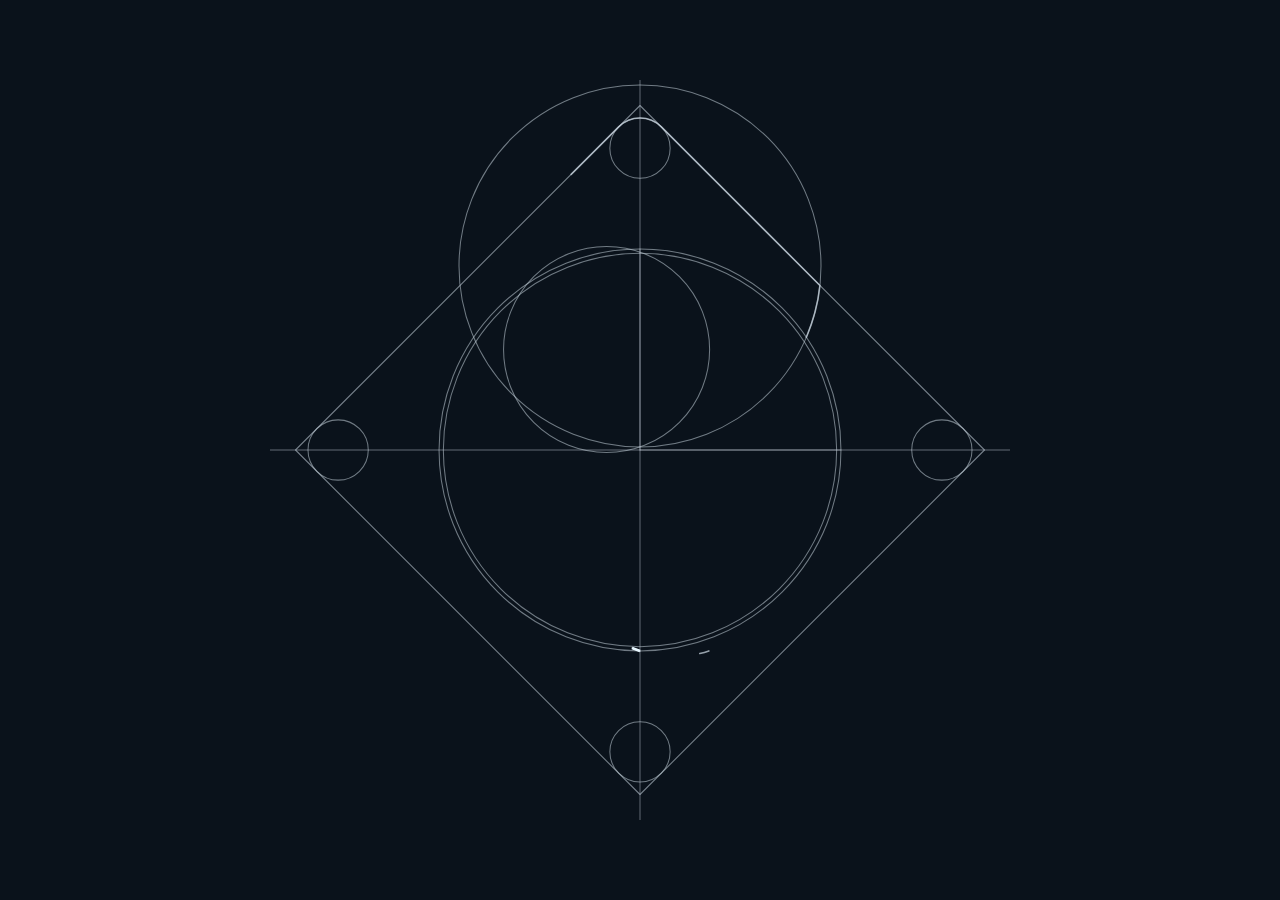
==== assets/r-logo-hero-embed.html @ d9d39af0 "Fix tablet preview sizing and allow explicit animation playback" ====
<!doctype html>
<html lang="ja"><head><meta charset="utf-8"><meta name="viewport" content="width=device-width,initial-scale=1"/>
<title>R / Three-Pivot Scraper · Work / exact-arc binary fill</title>
<style>
:root{font-family:system-ui,-apple-system,"Yu Gothic",Meiryo,sans-serif;color-scheme:dark}
*{box-sizing:border-box}body{margin:0;min-height:100vh;background:#12171b;color:#f3f6f8;display:grid;place-items:center;padding:16px}
main{width:min(100%,810px)}.head{display:flex;gap:10px;align-items:baseline;justify-content:space-between;flex-wrap:wrap;margin-bottom:10px}
h1{font-size:16px;font-weight:600;letter-spacing:.035em;margin:0}.kicker{font:11px ui-monospace,Consolas,monospace;color:#a6b5c2}
.stage{border:1px solid #34444e;border-radius:8px;overflow:hidden;background:#0a121b;line-height:0}
.stage svg{display:block;width:100%;height:auto}
.controls{display:flex;gap:10px;align-items:center;margin:13px 0 8px;flex-wrap:wrap}
button,select{background:#25323a;color:#f3f6f8;border:1px solid #65747e;border-radius:5px;padding:8px 11px;font-size:13px;cursor:pointer}
button:hover{background:#364751}input[type=range]{flex:1;min-width:100px;accent-color:#c9d4dc}
.clock{min-width:92px;font:12px ui-monospace,monospace;text-align:right;color:#c4d3db;font-variant-numeric:tabular-nums}
.subcontrols{display:flex;gap:15px;align-items:center;flex-wrap:wrap;font-size:12px;color:#bdcbd4}
label{cursor:pointer}label input{vertical-align:middle;accent-color:#b6cbd7}
.description{font-size:12px;color:#9fb0bb;line-height:1.6;margin:11px 0 0}
@media(max-width:500px){body{padding:8px}.kicker{font-size:10px}.clock{min-width:78px}}

/* Hero-only presentation. The supplied SVG geometry and JS animation are untouched. */
html,body{width:100%;height:100%;min-height:0;margin:0;padding:0;display:block;overflow:hidden;background:#0a121b}
main{width:100%;height:100%;max-width:none;margin:0;padding:0;display:block}
.head,.controls,.subcontrols,.description{display:none!important}
.stage{border:0;border-radius:0;width:100%;height:100%;overflow:hidden;background:#0a121b}
.stage svg{width:100%;height:100%;object-fit:contain;display:block}
/* The moving highlight follows the existing engraving path. */
#guide-paths [data-segment]{stroke:#c6d2dc!important}
#draft-grid{display:none}
#laser-tip{pointer-events:none}
/* The host dark theme presents the black mark as a drawing. */
:root[data-logo-theme="dark"]{
  background:#fff;
}
:root[data-logo-theme="dark"] body,:root[data-logo-theme="dark"] .stage{background:#fff}
:root[data-logo-theme="dark"] #guide-svg > rect:first-child{fill:#fff}
:root[data-logo-theme="dark"] #scraper-fill,:root[data-logo-theme="dark"] #clean-final-logo > path{fill:#000}
:root[data-logo-theme="dark"] #guide-paths [data-segment]{stroke:#426778!important}
:root[data-logo-theme="dark"] #draft-grid{display:inline}
:root[data-logo-theme="dark"] #laser-tip{display:none}
</style></head><body><main>
<div class="head"><h1>R / CONSTRUCTION &amp; THREE-PIVOT SCRAPER · WORK</h1><div class="kicker">2.30s GUIDE · NO GAPS · SOLID WHITE</div></div>
<div class="stage"><svg xmlns="http://www.w3.org/2000/svg" viewBox="0 0 1254 1254" width="1254" height="1254" id="guide-svg" role="img" aria-label="Rロゴの設計線を描画するアニメーション">
<rect width="1254" height="1254" fill="#0a121b"/>
<defs>
  <pattern id="draft-grid-pattern" width="48" height="48" patternUnits="userSpaceOnUse">
    <path d="M48 0H0V48" fill="none" stroke="#9fb8c3" stroke-width="0.8"/>
  </pattern>
  <!-- exact white source path, three independent center-to-perimeter sweep windows -->
  <clipPath id="wipe-red" clipPathUnits="userSpaceOnUse"><path id="clip-red" d="M627 627Z"/></clipPath>
  <clipPath id="wipe-blue" clipPathUnits="userSpaceOnUse"><path id="clip-blue" d="M627 757Z"/></clipPath>
  <clipPath id="wipe-green" clipPathUnits="userSpaceOnUse"><path id="clip-green" d="M627 495Z"/></clipPath>
  <clipPath id="wipe-foot-sweep" clipPathUnits="userSpaceOnUse"><path id="clip-foot" d="M627 627Z"/></clipPath>
  <clipPath id="wipe-tip" clipPathUnits="userSpaceOnUse"><path id="clip-tip" d="M627 627Z"/></clipPath>
  <!-- Exact-arc timing partition. The final source path remains unchanged.
       Blue completes the material left of x=627; green starts along the two-star axis.
       Red is their complement, including the narrow top ribbon and bottom rim. -->
  <mask id="area-red" maskUnits="userSpaceOnUse" x="0" y="0" width="1254" height="1254">
    <rect width="1254" height="1254" fill="white"/>
    <path d="M627 622.8 A149.93545543584725 149.93545543584725 0 0 0 627 907 A280 280 0 0 1 457.67486846618317 850 A203.14379616335947 203.14379616335947 0 0 1 431.1624428343677 800 A202.10000000000002 142.10000000000002 0 0 1 572.8278578948604 628 Z" fill="black"/><path d="M632.0739322814651 353.0469835089975 A143.56 143.56 0 0 1 652.5078 611.16 C623.5309147688395 627.9794296877324 614.0108614381197 619.9435056479788 572.8278578948604 628 L627 622.8 A252.2 252.2 0 0 0 855.9208988050817 476.4303364106464 A274 274 0 0 0 632.0739322814651 353.0469835089975 Z" fill="black"/>
  </mask>
  <clipPath id="handoff-left"><rect x="0" y="0" width="627" height="1254"/></clipPath>
  <clipPath id="handoff-right"><rect x="627" y="0" width="627" height="1254"/></clipPath>
  <mask id="area-blue" maskUnits="userSpaceOnUse" x="0" y="0" width="1254" height="1254">
    <rect width="1254" height="1254" fill="black"/>
    <path d="M627 622.8 A149.93545543584725 149.93545543584725 0 0 0 627 907 A280 280 0 0 1 457.67486846618317 850 A203.14379616335947 203.14379616335947 0 0 1 431.1624428343677 800 A202.10000000000002 142.10000000000002 0 0 1 572.8278578948604 628 Z" fill="white"/>
    <path d="M632.0739322814651 353.0469835089975 A143.56 143.56 0 0 1 652.5078 611.16 C623.5309147688395 627.9794296877324 614.0108614381197 619.9435056479788 572.8278578948604 628 L627 622.8 A252.2 252.2 0 0 0 855.9208988050817 476.4303364106464 A274 274 0 0 0 632.0739322814651 353.0469835089975 Z" fill="white" clip-path="url(#handoff-left)"/>
  </mask>
  <mask id="area-green" maskUnits="userSpaceOnUse" x="0" y="0" width="1254" height="1254">
    <rect width="1254" height="1254" fill="black"/>
    <path d="M632.0739322814651 353.0469835089975 A143.56 143.56 0 0 1 652.5078 611.16 C623.5309147688395 627.9794296877324 614.0108614381197 619.9435056479788 572.8278578948604 628 L627 622.8 A252.2 252.2 0 0 0 855.9208988050817 476.4303364106464 A274 274 0 0 0 632.0739322814651 353.0469835089975 Z" fill="white" clip-path="url(#handoff-right)"/>
  </mask>
<filter id="binary-threshold" x="0" y="0" width="100%" height="100%" color-interpolation-filters="sRGB">
 <feMorphology operator="dilate" radius="1"/>
 <feComponentTransfer><feFuncR type="discrete" tableValues="0 1"/><feFuncG type="discrete" tableValues="0 1"/><feFuncB type="discrete" tableValues="0 1"/></feComponentTransfer>
</filter>
<mask id="body-reveal" maskUnits="userSpaceOnUse" x="0" y="0" width="1254" height="1254" style="mask-type:luminance">
 <g filter="url(#binary-threshold)" fill="white"><rect width="1254" height="1254" fill="black"/>
  <g mask="url(#area-red)"><path id="filled-red" visibility="hidden" clip-path="url(#wipe-red)" d="M0 0H1254V1254H0Z"/></g>
  <g mask="url(#area-blue)"><path id="filled-blue" visibility="hidden" clip-path="url(#wipe-blue)" d="M0 0H1254V1254H0Z"/></g>
  <g mask="url(#area-green)"><path id="filled-green" visibility="hidden" clip-path="url(#wipe-green)" d="M0 0H1254V1254H0Z"/></g>
 </g>
</mask>
</defs>
<g id="guide-paths" fill="none" pointer-events="none">
<rect id="draft-grid" x="96" y="96" width="1062" height="1062" fill="url(#draft-grid-pattern)" opacity=".36"/>
<path d="M627 147 L1107 627 L627 1107 L147 627 Z" style="fill:none;stroke:#ffffff;stroke-width:1.5;opacity:0.57;stroke-linejoin:round;stroke-linecap:round" data-segment="0"/>
<path d="M627 112V1142 M112 627H1142" style="fill:none;stroke:#ffffff;stroke-width:1.35;opacity:0.48;stroke-linejoin:round;stroke-linecap:round" data-segment="1"/>
<path d="M627 627L627 347 M627 627L907 627" style="fill:none;stroke:#ffffff;stroke-width:1.35;opacity:0.48;stroke-linejoin:round;stroke-linecap:round" data-segment="2"/>
<ellipse cx="626.9999995011243" cy="627.0" rx="280.0" ry="280.0" style="fill:none;stroke:#ffffff;stroke-width:1.45;opacity:0.54;stroke-linejoin:round;stroke-linecap:round" data-segment="3"/>
<ellipse cx="627.0000032830939" cy="627.0" rx="274.0" ry="274.0" style="fill:none;stroke:#ffffff;stroke-width:1.45;opacity:0.54;stroke-linejoin:round;stroke-linecap:round" data-segment="4"/>
<ellipse cx="626.9999956633866" cy="370.6" rx="252.2" ry="252.2" style="fill:none;stroke:#ffffff;stroke-width:1.45;opacity:0.54;stroke-linejoin:round;stroke-linecap:round" data-segment="5"/>
<ellipse cx="580.4399991138981" cy="486.99999969619364" rx="143.56" ry="143.56" style="fill:none;stroke:#ffffff;stroke-width:1.45;opacity:0.54;stroke-linejoin:round;stroke-linecap:round" data-segment="6"/>
<circle cx="627.0000" cy="206.3970" r="42" style="fill:none;stroke:#ffffff;stroke-width:1.45;opacity:0.54;stroke-linejoin:round;stroke-linecap:round" data-segment="7"/>
<circle cx="206.3970" cy="627.0000" r="42" style="fill:none;stroke:#ffffff;stroke-width:1.45;opacity:0.54;stroke-linejoin:round;stroke-linecap:round" data-segment="8"/>
<circle cx="627.0000" cy="1047.6030" r="42" style="fill:none;stroke:#ffffff;stroke-width:1.45;opacity:0.54;stroke-linejoin:round;stroke-linecap:round" data-segment="9"/>
<circle cx="1047.6030" cy="627.0000" r="42" style="fill:none;stroke:#ffffff;stroke-width:1.45;opacity:0.54;stroke-linejoin:round;stroke-linecap:round" data-segment="10"/>
<path d="M 722.902930377269,906.9216837300232 A 149.93545543584725,149.93545543584725 0 0,1 627.0,907.0" style="fill:none;stroke:#ffffff;stroke-width:2.25;opacity:0.74;stroke-linejoin:round;stroke-linecap:round" data-segment="11"/>
<path d="M 627.0,907.0 A 149.93545543584725,149.93545543584725 0.0 0,1 627.0,622.8" style="fill:none;stroke:#ffffff;stroke-width:2.25;opacity:0.74;stroke-linejoin:round;stroke-linecap:round" data-segment="12"/>
<path d="M 627.0,622.8 A 252.2,252.2 0 0,0 855.9208988050817,476.4303364106464" style="fill:none;stroke:#ffffff;stroke-width:2.25;opacity:0.74;stroke-linejoin:round;stroke-linecap:round" data-segment="13"/>
<path d="M 855.9208988050817,476.4303364106464 A 274.0,274.0 0 0,0 632.0739322814651,353.0469835089975" style="fill:none;stroke:#ffffff;stroke-width:2.25;opacity:0.74;stroke-linejoin:round;stroke-linecap:round" data-segment="14"/>
<path d="M 632.0739322814651,353.0469835089975 A 143.56,143.56 0 0,1 652.5078,611.16 C 623.5309147688395,627.9794296877324 614.0108614381197,619.9435056479788 572.8278578948604,628.0" style="fill:none;stroke:#ffffff;stroke-width:2.25;opacity:0.74;stroke-linejoin:round;stroke-linecap:round" data-segment="15"/>
<path d="M 572.8278578948604,628.0 A 202.10000000000002,142.10000000000002 0 0,0 431.1624428343677,800.0" style="fill:none;stroke:#ffffff;stroke-width:2.25;opacity:0.74;stroke-linejoin:round;stroke-linecap:round" data-segment="16"/>
<path d="M 431.1624428343677,800.0 A 203.14379616335947,203.14379616335947 0 0,0 457.67486846618317,850.0" style="fill:none;stroke:#ffffff;stroke-width:2.25;opacity:0.74;stroke-linejoin:round;stroke-linecap:round" data-segment="17"/>
<path d="M 457.67486846618317,850.0 A 280.0,280.0 0 0,1 627.0,347.0" style="fill:none;stroke:#ffffff;stroke-width:2.25;opacity:0.74;stroke-linejoin:round;stroke-linecap:round" data-segment="18"/>
<path d="M 627,347 A 280,280 0 0,1 858.8075879650387,469.94827704248837" style="fill:none;stroke:#ffffff;stroke-width:2.25;opacity:0.74;stroke-linejoin:round;stroke-linecap:round" data-segment="19"/>
<path d="M 626.5258272576347,780.5508014155092 A 64.0,64.0 0 0,1 614.4477138429185,728.2912513300691 C 616.1611539819643,720.0610768413272 628.1909007585219,670.4051661174622 730.93679,664.73753 A 324.6917715870368,324.6917715870368 0 0,1 825.0,673.3078961196654 C 835.6023038008613,675.8668596952393 888.9811611738791,689.3156725895058 920.0,689.3551329594382 A 107.8593553584303,107.8593553584303 0 0,0 950.0,685.1387828697292 C 974.2759746056636,678.1441102997983 984.3114172418129,666.0153619176886 985.4314733231299,656.6815612400471" style="fill:none;stroke:#ffffff;stroke-width:2.25;opacity:0.74;stroke-linejoin:round;stroke-linecap:round" data-segment="20"/>
<path d="M 626.5258272576347,780.5508014155092 A 0.6,0.6 0 0,0 627.5826195669595,780.0397918020061 A 51.0,51.0 0 0,1 644.3639642626957,728.7509878514275 C 657.2022050904571,718.0012696667102 673.9360973010882,714.7451001519297 700.0,714.7451001519297 A 312.94148883285516,312.94148883285516 0 0,1 745.0,717.9974296121586 C 776.6295883041212,722.5934299260505 825.2849473210729,734.6113587294444 830.0,735.7710078550373 A 709.5027564752111,709.5027564752111 0 0,0 895.0,748.5724134095996 C 896.2615651228084,748.7601811018825 912.515145372656,751.1758396213418 930.0,752.8956053990611 C 942.5586446797965,754.1308417104385 955.1172893595931,754.9445927947128 967.6759340393896,753.4519424129464 A 18.0,18.0 0 0,0 983.4702470825283,737.2861860803645 A 570.4520265052622,570.4520265052622 0 0,0 985.4314733231299,656.6815612400471" style="fill:none;stroke:#ffffff;stroke-width:2.25;opacity:0.74;stroke-linejoin:round;stroke-linecap:round" data-segment="21"/>
<path d="M951.975 471.975 A576.4520265052622 576.4520265052622 0 0 1 988.9223461045462 743.0674539088453" style="fill:none;stroke:#ffffff;stroke-width:2.25;opacity:0.74;stroke-linejoin:round;stroke-linecap:round" data-segment="22"/>
<path d="M 722.902930377269,906.9216837300232 L 880.375,853.625" fill="none" stroke="#ffffff" stroke-width="2.25" stroke-linecap="round" stroke-linejoin="round" opacity=".74" data-segment="23" style=""/>
<path d="M 858.8075879650387,469.94827704248837 A 252.2,252.2 0 0,0 877.7358805804153,397.73588058041526 L 770.0,290.0 L 656.69848,176.69848 A 42.0,42.0 0.0 0,0 597.30152,176.69848 L 176.69848,597.30152 A 42.0,42.0 0.0 0,0 176.69848,656.69848 L 597.30152,1077.30152 A 42.0,42.0 0.0 0,0 656.69848,1077.30152 L 880.375,853.625" fill="none" stroke="#ffffff" stroke-width="2.25" stroke-linecap="round" stroke-linejoin="round" opacity="0.74" data-segment="24"/>
<path d="M 990.283697185027,743.716302814973 L 1077.30152,656.69848 A 42.0,42.0 0.0 0,0 1077.30152,597.30152 L 951.975,471.975" fill="none" stroke="#ffffff" stroke-width="2.25" stroke-linecap="round" stroke-linejoin="round" opacity="0.74" data-segment="25"/>
</g>
<polyline id="laser-tip" visibility="hidden" aria-hidden="true" fill="none" stroke="#e8f7ff" stroke-width="3.6" stroke-linejoin="round"/>
<g id="scraper-fill" fill="#ffffff" aria-label="3つの独立支点で回転する二値塗り">
  <!-- Body is the EXACT original P1 path, never an approximation. 3 masks partition only the paint timing. -->
  <path id="filled-body" mask="url(#body-reveal)" d="M 858.8075879650387,469.94827704248837 A 252.2,252.2 0 0,0 877.7358805804153,397.73588058041526 L 770.0,290.0 L 656.69848,176.69848 A 42.0,42.0 0.0 0,0 597.30152,176.69848 L 176.69848,597.30152 A 42.0,42.0 0.0 0,0 176.69848,656.69848 L 597.30152,1077.30152 A 42.0,42.0 0.0 0,0 656.69848,1077.30152 L 880.375,853.625 L 722.902930377269,906.9216837300232 A 149.93545543584725,149.93545543584725 0 0,1 627.0,907.0 A 149.93545543584725,149.93545543584725 0.0 0,1 627.0,622.8 A 252.2,252.2 0 0,0 855.9208988050817,476.4303364106464 A 274.0,274.0 0 0,0 632.0739322814651,353.0469835089975 A 143.56,143.56 0 0,1 652.5078,611.16 C 623.5309147688395,627.9794296877324 614.0108614381197,619.9435056479788 572.8278578948604,628.0 A 202.10000000000002,142.10000000000002 0 0,0 431.1624428343677,800.0 A 203.14379616335947,203.14379616335947 0 0,0 457.67486846618317,850.0 A 280.0,280.0 0 0,1 627.0,347.0 A 280.0,280.0 0 0,1 858.8075879650387,469.94827704248837 Z"/>
  <!-- Foot and tip: source path AND timing exactly preserved from prior approved prototype. -->
  <path id="filled-foot" visibility="hidden" clip-path="url(#wipe-foot-sweep)" d="M 730.93679,664.73753 C 628.1909007585219,670.4051661174622 616.1611539819643,720.0610768413272 614.4477138429185,728.2912513300691 A 64.0,64.0 0 0,0 626.5258272576347,780.5508014155092 A 0.6,0.6 0 0,0 627.5826195669595,780.0397918020061 A 51.0,51.0 0 0,1 644.3639642626957,728.7509878514275 C 657.2022050904571,718.0012696667102 673.9360973010882,714.7451001519297 700.0,714.7451001519297 A 312.94148883285516,312.94148883285516 0 0,1 745.0,717.9974296121586 C 776.6295883041212,722.5934299260505 825.2849473210729,734.6113587294444 830.0,735.7710078550373 A 709.5027564752111,709.5027564752111 0 0,0 895.0,748.5724134095996 C 896.2615651228084,748.7601811018825 912.515145372656,751.1758396213418 930.0,752.8956053990611 C 942.5586446797965,754.1308417104385 955.1172893595931,754.9445927947128 967.6759340393896,753.4519424129464 A 18.0,18.0 0 0,0 983.4702470825283,737.2861860803645 A 570.4520265052622,570.4520265052622 0 0,0 985.4314733231299,656.6815612400471 C 984.3114172418129,666.0153619176886 974.2759746056636,678.1441102997983 950.0,685.1387828697292 A 107.8593553584303,107.8593553584303 0 0,1 920.0,689.3551329594382 C 888.9811611738791,689.3156725895058 835.6023038008613,675.8668596952393 825.0,673.3078961196654 A 324.6917715870368,324.6917715870368 0 0,0 730.93679,664.73753 Z"/>
  <path id="filled-tip" visibility="hidden" clip-path="url(#wipe-tip)" d="M 951.975,471.975 A 576.4520265052622,576.4520265052622 0 0,1 988.9223461045462,743.0674539088453 A 0.8,0.8 0 0,0 990.283697185027,743.716302814973 L 1077.30152,656.69848 A 42.0,42.0 0.0 0,0 1077.30152,597.30152 L 951.975,471.975 Z"/>
</g>
<g id="radial-debug" visibility="hidden" pointer-events="none">
  <g id="debug-pivots" opacity="0.9">
    <polygon points="627.00,617.00 629.59,623.44 636.51,623.91 631.18,628.36 632.88,635.09 627.00,631.40 621.12,635.09 622.82,628.36 617.49,623.91 624.41,623.44" fill="none" stroke="#ed665e" stroke-width="2.6" stroke-linejoin="round"/>
    <polygon points="627.00,747.00 629.59,753.44 636.51,753.91 631.18,758.36 632.88,765.09 627.00,761.40 621.12,765.09 622.82,758.36 617.49,753.91 624.41,753.44" fill="none" stroke="#5799ff" stroke-width="2.6" stroke-linejoin="round"/>
    <polygon points="627.00,485.00 629.59,491.44 636.51,491.91 631.18,496.36 632.88,503.09 627.00,499.40 621.12,503.09 622.82,496.36 617.49,491.91 624.41,491.44" fill="none" stroke="#43c78d" stroke-width="2.6" stroke-linejoin="round"/>
  </g>
  <line id="blade-red" x1="627" y1="627" x2="627" y2="627" stroke="#ed665e" stroke-width="2.6" visibility="hidden" />
  <line id="blade-blue" x1="627" y1="757" x2="627" y2="757" stroke="#5799ff" stroke-width="2.6" visibility="hidden" />
  <line id="blade-green" x1="627" y1="495" x2="627" y2="495" stroke="#43c78d" stroke-width="2.6" visibility="hidden" />
  <line id="blade-leg" x1="627" y1="627" x2="627" y2="627" stroke="#d6b68c" stroke-width="2.4" visibility="hidden" />
  <circle id="debug-moving-b" r="6" fill="#f7f7f7" visibility="hidden" />
</g></svg></div>
<div class="controls"><button id="toggle" type="button">一時停止</button><button id="restart" type="button">最初から再生</button><input type="range" id="timeline" min="0" max="6.2734" step="0.005" value="0" aria-label="再生位置"><span class="clock" id="clock">0.00 / 6.27s</span></div>
<div class="subcontrols"><label><input type="checkbox" id="show-blade">3支点・移動するスクレーパー線を表示</label><label>速度 <select id="speed"><option value="0.5">0.5×</option><option value="1" selected>1×</option><option value="1.5">1.5×</option><option value="2">2×</option></select></label></div>
<p class="description">ガイド線の実描画終了（2.30秒）の直後から、待ち時間・塗装前後の空回りなしで各工程を連続再生。外枠：反時計回り → 下側AND：時計回り → 上側OR：反時計回り → 脚 → 右先端。青が緑星方向（270°）に到達すると、緑星を支点に青星方向（90°）から反時計回りで引き継ぎます。脚の左側の尖端は先端から根元へ塗り、脚の下側の細い接続が塗られた時点から、折り返し面も重ねて開始。右先端は斜め上へ進む直線で、細い部分は早く、広い面はゆっくり塗ります。元SVGの曲線で塗装工程を分割し、白100%で連続表示します。完成後は1.10秒かけてガイド線だけをフェードアウトします。</p>
<script>
(()=>{'use strict';
const paintEnd=5.1734; // Last painted shape completes here.
const guideFadeDuration=1.10; // Smoothly remove construction lines after painting.
const total=paintEnd+guideFadeDuration;
const schedule=[
 [0,0.57], [0.03,0.42], [0.24,0.37], [0.46,0.66], [0.53,0.66], [0.56,0.72], [0.65,0.66], [0.17,0.43], [0.18,0.43], [0.19,0.43], [0.2,0.43], [1.37,0.58], [1.43,0.58], [1.48,0.61], [1.53,0.63], [1.58,0.62], [1.6,0.58], [1.64,0.58], [1.69,0.6], [1.75,0.53], [1.82,0.8], [1.87,0.64], [2.11,0.52], [2.24,0.39], [1.03,1.6], [1.93,0.62]
].map(([start,duration])=>[start*0.8745247148288973,duration*0.8745247148288973]);
const lines=[...document.querySelectorAll('#guide-paths [data-segment]')];
const laserTip=document.getElementById('laser-tip');
const isDrafting=()=>document.documentElement.dataset.logoTheme==='dark';
const lengths=lines.map(el=>{const len=el.getTotalLength();if(!(len>0))throw new Error('Invalid guide length');el.style.visibility='hidden';return len;});
const stages=[
 {name:'red',start:2.3,end:3.0735,from:-34,to:-318.5,pivot:{x:627,y:627},direction:'ccw',fill:document.getElementById('filled-red'),clip:document.getElementById('clip-red')},
 {name:'blue',start:3.0735,end:3.3735,from:90,to:270,pivot:{x:627,y:757},direction:'cw',fill:document.getElementById('filled-blue'),clip:document.getElementById('clip-blue')},
 {name:'green',start:3.3735,end:3.7643,from:90,to:-88.1,pivot:{x:627,y:495},direction:'ccw',fill:document.getElementById('filled-green'),clip:document.getElementById('clip-green')},
 {name:'foot',start:3.7643,end:4.4961,from:90,to:4.7,pivot:{x:627,y:627},fill:document.getElementById('filled-foot'),clip:document.getElementById('clip-foot')},
 {name:'tip',start:4.3934,end:5.1734,mode:'fold',from:17.9,to:-25.6,pivot:{x:627,y:627},fill:document.getElementById('filled-tip'),clip:document.getElementById('clip-tip')}
];
const R=1800;
const input=document.getElementById('timeline'),clock=document.getElementById('clock'),toggle=document.getElementById('toggle');
const showBlade=document.getElementById('show-blade'),debug=document.getElementById('radial-debug');
const debugLines=Object.fromEntries(['red','blue','green','foot','tip'].map(n=>[n,document.getElementById(['foot','tip'].includes(n)?'blade-leg':'blade-'+n)]));
const movingB=document.getElementById('debug-moving-b');
let t=0,running=true,frame=null,prev=null,speed=1;
const clamp=(v,min,max)=>Math.max(min,Math.min(max,v));
const radians=deg=>deg*Math.PI/180;
// A is fixed for each region. B is on a ray to the boundary. Only 100% white or unpainted is rendered.
function sectorAt(pivot,from,to,progress){
 if(progress<=0)return `M${pivot.x} ${pivot.y}Z`;

 const current=from+(to-from)*progress;
 const count=Math.max(1,Math.ceil(Math.abs(current-from)/2));
 let d=`M ${pivot.x} ${pivot.y}`;
 for(let k=0;k<=count;k++){
   const a=radians(from+(current-from)*k/count);
   d+=` L ${(pivot.x+R*Math.cos(a)).toFixed(3)} ${(pivot.y+R*Math.sin(a)).toFixed(3)}`;
 }
 return d+' Z';
}
// Start exactly at the pointed hook. The horizontal front rises from the
// tip and meets the rotating front at their computed intersection: no seam.
function pointedFootAt(progress){
 const p=clamp(progress,0,1);
 if(p<=0)return 'M0 0Z';
 const y=781-141*clamp(p/0.36,0,1);
 const angle=radians(90+(4.7-90)*p),cot=Math.cos(angle)/Math.sin(angle);
 const xTop=627+(y-627)*cot,xBottom=627+(1254-627)*cot;
 return `M0 ${y} L${xTop} ${y} L${xBottom} 1254 L0 1254Z`;
}
// Sweep a straight cross-section up-left along the folded face.
// The foot reaches the lower connecting neck at 4.7234s; the folded face
// starts immediately, while the upper foot edge is still being painted.
function foldFront(progress){
 const p=clamp(progress,0,1);
 const travel=-Math.expm1(-2*p)/-Math.expm1(-2);
 return 1734.01+(1423.8-1734.01)*travel;
}
function foldedTipAt(progress){
 if(progress<=0)return 'M0 0Z';
 const q=foldFront(progress);
 // Intersection of x+y>=q with the viewBox. Source P3 remains the final clip.
 return `M ${q-1254} 1254 L1254 ${q-1254} L1254 1254 Z`;
}
// B follows the actual source geometry, never the construction diamond.
const bodyGeometry=new Path2D(document.getElementById('filled-body').getAttribute('d'));
const footGeometry=new Path2D(document.getElementById('filled-foot').getAttribute('d'));
const tipGeometry=new Path2D(document.getElementById('filled-tip').getAttribute('d'));
const hitContext=document.createElement('canvas').getContext('2d');
function tipOnBoundary(deg,pivot,name){
 const a=radians(deg),c=Math.cos(a),s=Math.sin(a);
 const shape=name==='foot'?footGeometry:name==='tip'?tipGeometry:bodyGeometry;
 let last=0;
 for(let r=0;r<=1600;r+=0.75)if(hitContext.isPointInPath(shape,pivot.x+r*c,pivot.y+r*s))last=r;
 if(!last)return null;
 let lo=last,hi=last+0.75;
 for(let i=0;i<16;i++){const r=(lo+hi)/2;if(hitContext.isPointInPath(shape,pivot.x+r*c,pivot.y+r*s))lo=r;else hi=r;}
 return {x:pivot.x+lo*c,y:pivot.y+lo*s};
}
function drawGuides(now){
 let laserGuide=null;
 lines.forEach((el,i)=>{
   const [start,dur]=schedule[i],p=(now-start)/dur;
   if(p<=0){el.style.visibility='hidden';return}
   el.style.visibility='visible';
   if(p>=1){el.style.removeProperty('stroke-dasharray');el.style.removeProperty('stroke-dashoffset')}
   else{
     el.style.strokeDasharray=`${lengths[i]} ${lengths[i]+2}`;
     el.style.strokeDashoffset=String(lengths[i]*(1-p));
     if(!isDrafting() && (!laserGuide || start>=laserGuide.start)){
       laserGuide={path:el,start,distance:lengths[i]*p};
     }
   }
 });
 laserTip.setAttribute('visibility',laserGuide?'visible':'hidden');
 if(laserGuide){
   const {path,distance}=laserGuide;
   const start=Math.max(0,distance-30);
   const points=[];
   for(let step=0;step<=4;step++){
     const {x,y}=path.getPointAtLength(start+(distance-start)*step/4);
     points.push(`${x},${y}`);
   }
   laserTip.setAttribute('points',points.join(' '));
 }
}
function drawPaint(now){
 let active=null;
 // No final-body substitution: each sweep stays visible after it finishes.
 for(const s of stages){
   let p=clamp((now-s.start)/(s.end-s.start),0,1);
   if(s.name==='red'){
     const elapsed=now-s.start,normal=0.60/0.8535;
     p=clamp(elapsed<=0.60?elapsed/0.8535:normal+(1-normal)*(elapsed-0.60)/(s.end-s.start-0.60),0,1);
   }
   s.fill.setAttribute('visibility',p>0?'visible':'hidden');
   s.clip.setAttribute('d',s.name==='foot'?pointedFootAt(p):s.mode==='fold'?foldedTipAt(p):sectorAt(s.pivot,s.from,s.to,p));
   if(now>=s.start && now<s.end)active={s,p};
 }
 Object.values(debugLines).forEach(l=>l.setAttribute('visibility','hidden'));
 if(showBlade.checked){
   debug.setAttribute('visibility','visible');
   if(active){
     if(active.s.name==='foot' && active.p<0.36){
       const y=781-141*clamp(active.p/0.36,0,1),line=debugLines.foot;
       line.setAttribute('visibility','visible');line.setAttribute('x1',610);line.setAttribute('y1',y);line.setAttribute('x2',644);line.setAttribute('y2',y);movingB.setAttribute('visibility','hidden');return;
     }
     if(active.s.mode==='fold'){
       const q=foldFront(active.p),line=debugLines.tip;
       line.setAttribute('visibility','visible');
       line.setAttribute('x1',q-800);line.setAttribute('y1',800);
       line.setAttribute('x2',1100);line.setAttribute('y2',q-1100);
       movingB.setAttribute('visibility','hidden');return;
     }
     const angle=active.s.from+(active.s.to-active.s.from)*active.p;
     let b=tipOnBoundary(angle,active.s.pivot,active.s.name);
     // At the handoff the blade reverses its anchor on the same two-star segment.
     if(active.s.name==='green' && active.p===0)b={x:627,y:757};
     if(!b){movingB.setAttribute('visibility','hidden');return;}
     const line=debugLines[active.s.name];
     line.setAttribute('visibility','visible');
     line.setAttribute('x1',active.s.pivot.x);line.setAttribute('y1',active.s.pivot.y);
     line.setAttribute('x2',b.x);line.setAttribute('y2',b.y);
     movingB.setAttribute('cx',b.x);movingB.setAttribute('cy',b.y);movingB.setAttribute('visibility','visible');
   }else movingB.setAttribute('visibility','hidden');
 }else debug.setAttribute('visibility','hidden');
}

// Completed state: use the untouched original P1/P2/P3 geometry without construction guides.
const originalGeometryIds=['filled-body','filled-foot','filled-tip'];
const cleanFinal=document.createElementNS('http://www.w3.org/2000/svg','g');
cleanFinal.setAttribute('id','clean-final-logo');
cleanFinal.style.display='none';
for(const id of originalGeometryIds){
 const shape=document.getElementById(id).cloneNode(false);
 for(const attr of ['id','visibility','mask','clip-path'])shape.removeAttribute(attr);
 shape.setAttribute('fill','#ffffff');
 cleanFinal.appendChild(shape);
}
document.getElementById('guide-svg').appendChild(cleanFinal);
const reducedMotion=matchMedia('(prefers-reduced-motion: reduce)');
let motionEnabled=!reducedMotion.matches;
function showCompleted(){stop();paintAt(total)}
function reportReady(){
 if(window.parent!==window)window.parent.postMessage({channel:'mill-miya-r-logo',type:'ready'},'*');
}
let completionNotified=false;
function reportCompleted(completed){
 if(completed===completionNotified)return;
 completionNotified=completed;
 if(window.parent!==window)window.parent.postMessage({channel:'mill-miya-r-logo',type:completed?'completed':'started'},'*');
}
window.addEventListener('message',event=>{
 if(event.source!==window.parent || !event.data || event.data.channel!=='mill-miya-r-logo')return;
 if(event.data.type==='motion'){
   const wasEnabled=motionEnabled;
   motionEnabled=event.data.allowed===true;
   if(!motionEnabled)showCompleted();
   else if(!wasEnabled){stop();paintAt(0);play();}
 }
 if(event.data.type==='replay' && motionEnabled){stop();paintAt(0);play();}
 if(event.data.type==='show-static')showCompleted();
 if(event.data.type==='theme' && ['light','dark'].includes(event.data.theme)){
   document.documentElement.dataset.logoTheme=event.data.theme;
   drawGuides(t);
   window.parent.postMessage({channel:'mill-miya-r-logo',type:'theme-applied'},'*');
 }
 if(event.data.type==='status'){
   reportReady();
   if(window.parent!==window)window.parent.postMessage({channel:'mill-miya-r-logo',type:t>=total?'completed':'started'},'*');
 }
});

function paintAt(now){
 t=clamp(now,0,total);
 drawGuides(t);
 drawPaint(t);
 const paintingFinished=t>=paintEnd-0.000001;
 const fadeProgress=clamp((t-paintEnd)/guideFadeDuration,0,1);
 const smoothFade=fadeProgress*fadeProgress*(3-2*fadeProgress);
 const guides=document.getElementById('guide-paths');
 guides.style.display=fadeProgress>=1?'none':'';
 guides.style.opacity=String(1-smoothFade);
 document.getElementById('scraper-fill').style.display=paintingFinished?'none':'';
 cleanFinal.style.display=paintingFinished?'inline':'none';
 debug.style.display=paintingFinished?'none':'';
 input.value=t;
 clock.textContent=`${t.toFixed(2)} / ${total.toFixed(2)}s`;
 reportCompleted(t>=total-0.000001);
}
function stop(){running=false;prev=null;toggle.textContent='再生';if(frame!==null){cancelAnimationFrame(frame);frame=null}}
function animate(ts){frame=null;if(!running)return;if(prev!==null)paintAt(t+(ts-prev)/1000*speed);prev=ts;if(t>=total){stop();return}frame=requestAnimationFrame(animate)}
function play(){if(running&&frame!==null)return;if(t>=total)paintAt(0);running=true;prev=null;toggle.textContent='一時停止';frame=requestAnimationFrame(animate)}
toggle.addEventListener('click',()=>running?stop():play());
document.getElementById('restart').addEventListener('click',()=>{stop();paintAt(0);play()});
input.addEventListener('input',()=>{stop();paintAt(Number(input.value))});
showBlade.addEventListener('change',()=>drawPaint(t));
document.getElementById('speed').addEventListener('change',e=>{speed=Number(e.target.value)});
window.setLogoTime=(sec)=>{stop();paintAt(Number(sec))};
window.getLogoStatus=()=>({time:t,total,running,speed,stage:t<2.3?'guides':t<3.0735?'red':t<3.3735?'blue':t<3.7643?'green':t<4.3934?'foot':t<4.4961?'foot+fold':t<paintEnd?'tip':t<total?'guide-fade':'complete',guideCount:lines.length,paintVisible:stages.map(s=>s.fill.getAttribute('visibility')==='visible'),debugVisible:debug.getAttribute('visibility')==='visible'});
if(!motionEnabled)showCompleted();
else {paintAt(0);play()}
reducedMotion.addEventListener('change',event=>{
 if(window.parent!==window)return;
 motionEnabled=!event.matches;
 if(!motionEnabled)showCompleted();
});
reportReady();
})();
</script>
</main></body></html>
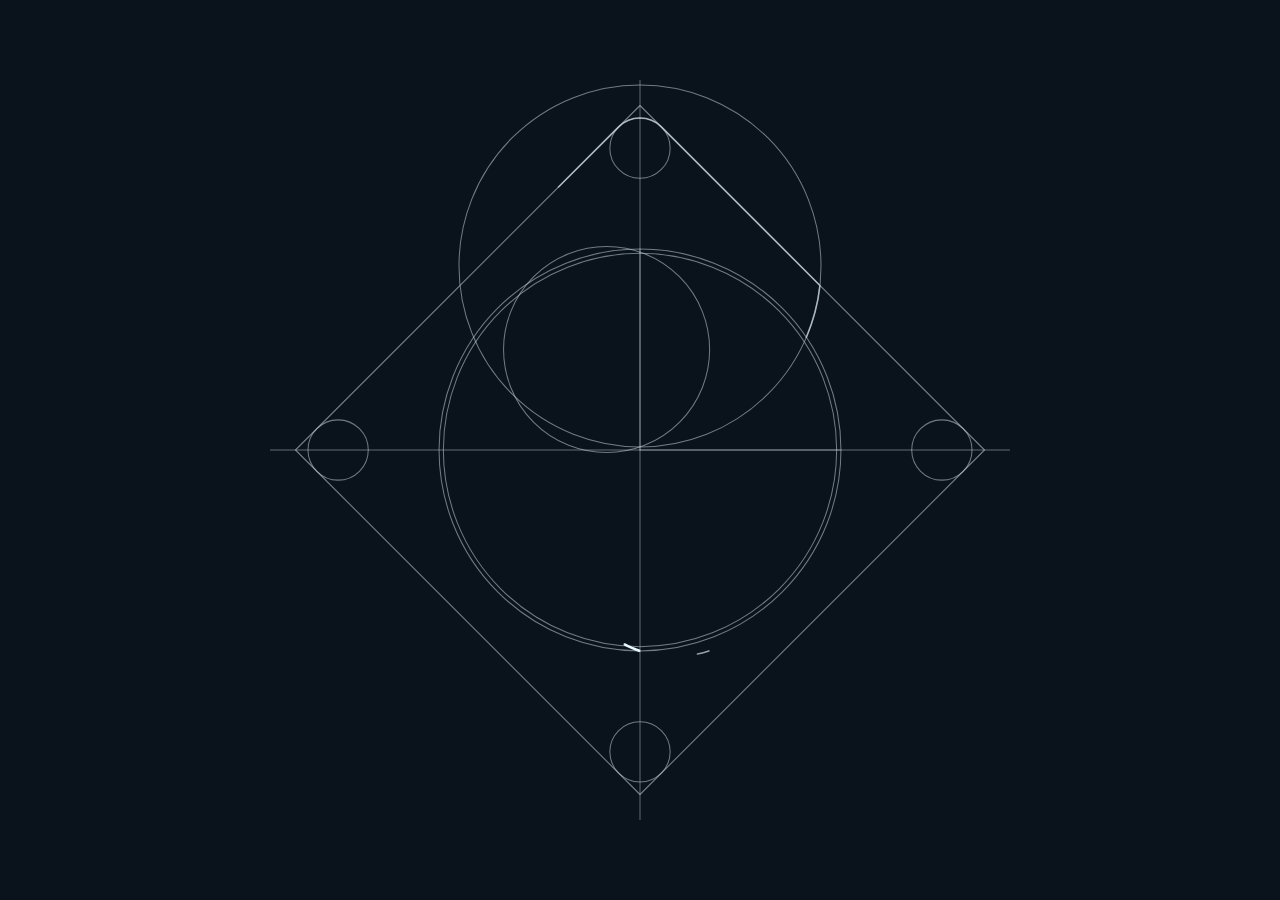
==== commit 446cacde: "Auto-play faster R construction and a brief spin on initial page load" ====
--- a/assets/r-logo-hero-embed.html
+++ b/assets/r-logo-hero-embed.html
@@ -157,7 +157,8 @@
 const showBlade=document.getElementById('show-blade'),debug=document.getElementById('radial-debug');
 const debugLines=Object.fromEntries(['red','blue','green','foot','tip'].map(n=>[n,document.getElementById(['foot','tip'].includes(n)?'blade-leg':'blade-'+n)]));
 const movingB=document.getElementById('debug-moving-b');
-let t=0,running=true,frame=null,prev=null,speed=1;
+// On the first embedded load only, shorten the construction sequence.
+let t=0,running=true,frame=null,prev=null,speed=window.parent!==window?1.35:1;
 const clamp=(v,min,max)=>Math.max(min,Math.min(max,v));
 const radians=deg=>deg*Math.PI/180;
 // A is fixed for each region. B is on a ray to the boundary. Only 100% white or unpainted is rendered.
@@ -311,9 +312,9 @@
    const wasEnabled=motionEnabled;
    motionEnabled=event.data.allowed===true;
    if(!motionEnabled)showCompleted();
-   else if(!wasEnabled){stop();paintAt(0);play();}
- }
- if(event.data.type==='replay' && motionEnabled){stop();paintAt(0);play();}
+   else if(!wasEnabled){speed=1;stop();paintAt(0);play();}
+ }
+ if(event.data.type==='replay' && motionEnabled){speed=1;stop();paintAt(0);play();}
  if(event.data.type==='show-static')showCompleted();
  if(event.data.type==='theme' && ['light','dark'].includes(event.data.theme)){
    document.documentElement.dataset.logoTheme=event.data.theme;
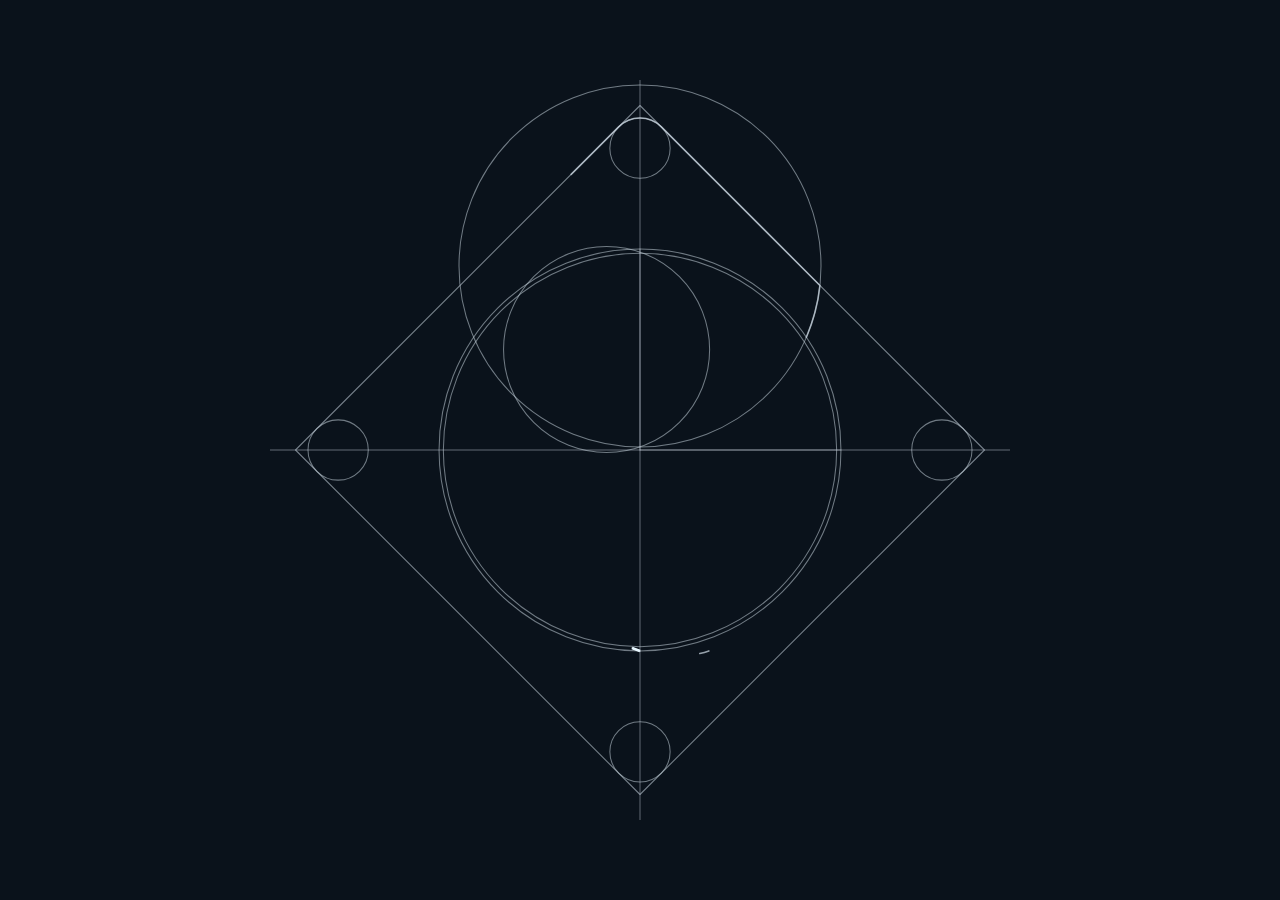
==== commit 45dd5944: "Shorten R logo guide fade only during opening sequence" ====
--- a/assets/r-logo-hero-embed.html
+++ b/assets/r-logo-hero-embed.html
@@ -136,8 +136,9 @@
 <script>
 (()=>{'use strict';
 const paintEnd=5.1734; // Last painted shape completes here.
-const guideFadeDuration=1.10; // Smoothly remove construction lines after painting.
-const total=paintEnd+guideFadeDuration;
+const normalGuideFadeDuration=1.10; // Normal REPLAY keeps the original gentle fade.
+let guideFadeDuration=window.parent!==window?0.55:normalGuideFadeDuration; // Opening only.
+let total=paintEnd+guideFadeDuration;
 const schedule=[
  [0,0.57], [0.03,0.42], [0.24,0.37], [0.46,0.66], [0.53,0.66], [0.56,0.72], [0.65,0.66], [0.17,0.43], [0.18,0.43], [0.19,0.43], [0.2,0.43], [1.37,0.58], [1.43,0.58], [1.48,0.61], [1.53,0.63], [1.58,0.62], [1.6,0.58], [1.64,0.58], [1.69,0.6], [1.75,0.53], [1.82,0.8], [1.87,0.64], [2.11,0.52], [2.24,0.39], [1.03,1.6], [1.93,0.62]
 ].map(([start,duration])=>[start*0.8745247148288973,duration*0.8745247148288973]);
@@ -154,6 +155,7 @@
 ];
 const R=1800;
 const input=document.getElementById('timeline'),clock=document.getElementById('clock'),toggle=document.getElementById('toggle');
+input.max=String(total);
 const showBlade=document.getElementById('show-blade'),debug=document.getElementById('radial-debug');
 const debugLines=Object.fromEntries(['red','blue','green','foot','tip'].map(n=>[n,document.getElementById(['foot','tip'].includes(n)?'blade-leg':'blade-'+n)]));
 const movingB=document.getElementById('debug-moving-b');
@@ -297,6 +299,11 @@
 const reducedMotion=matchMedia('(prefers-reduced-motion: reduce)');
 let motionEnabled=!reducedMotion.matches;
 function showCompleted(){stop();paintAt(total)}
+function restoreNormalGuideFade(){
+ guideFadeDuration=normalGuideFadeDuration;
+ total=paintEnd+guideFadeDuration;
+ input.max=String(total);
+}
 function reportReady(){
  if(window.parent!==window)window.parent.postMessage({channel:'mill-miya-r-logo',type:'ready'},'*');
 }
@@ -312,9 +319,9 @@
    const wasEnabled=motionEnabled;
    motionEnabled=event.data.allowed===true;
    if(!motionEnabled)showCompleted();
-   else if(!wasEnabled){speed=1;stop();paintAt(0);play();}
- }
- if(event.data.type==='replay' && motionEnabled){speed=1;stop();paintAt(0);play();}
+   else if(!wasEnabled){restoreNormalGuideFade();speed=1;stop();paintAt(0);play();}
+ }
+ if(event.data.type==='replay' && motionEnabled){restoreNormalGuideFade();speed=1;stop();paintAt(0);play();}
  if(event.data.type==='show-static')showCompleted();
  if(event.data.type==='theme' && ['light','dark'].includes(event.data.theme)){
    document.documentElement.dataset.logoTheme=event.data.theme;
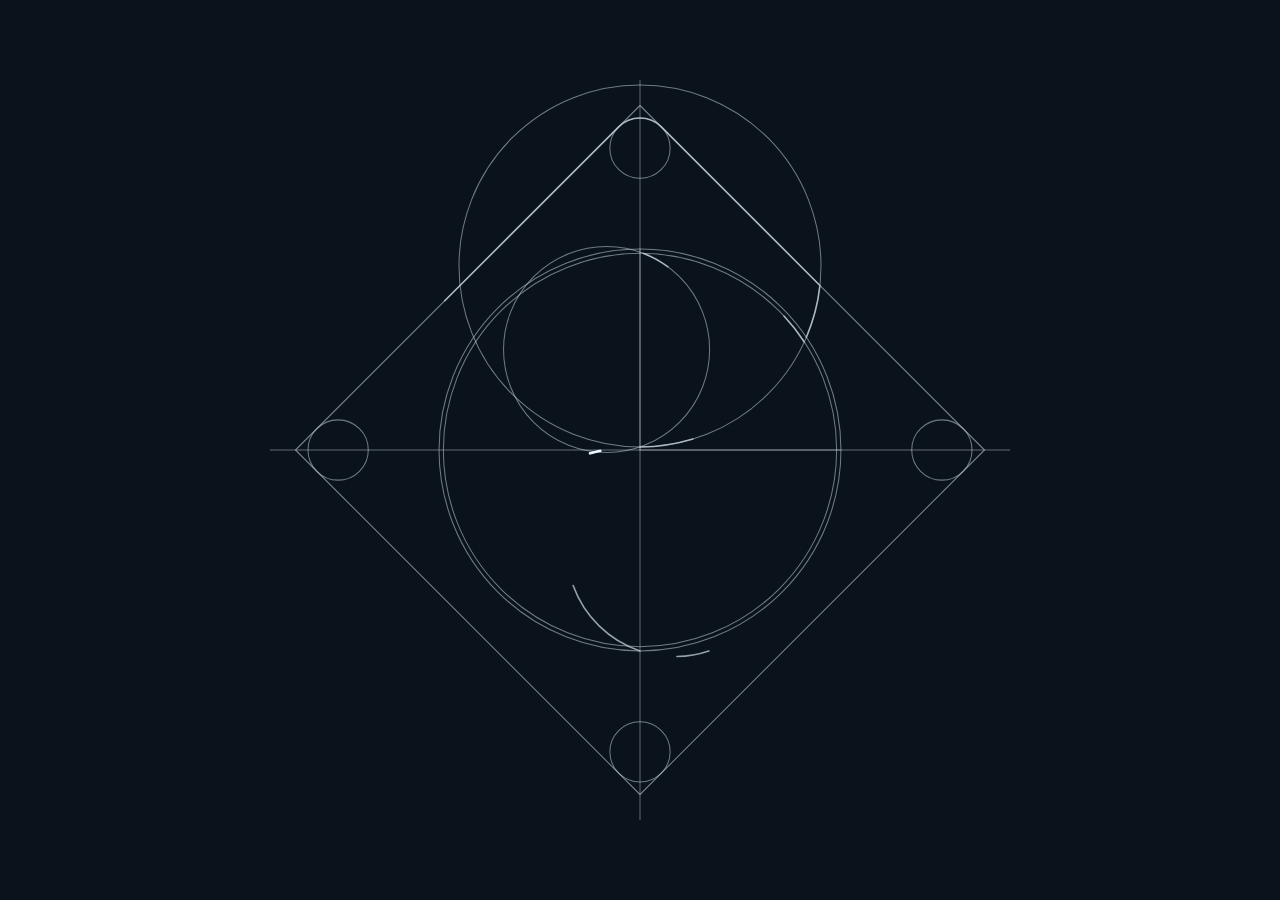
==== commit 8dd756dd: "Slightly shorten opening-only R logo guide fade" ====
--- a/assets/r-logo-hero-embed.html
+++ b/assets/r-logo-hero-embed.html
@@ -137,7 +137,7 @@
 (()=>{'use strict';
 const paintEnd=5.1734; // Last painted shape completes here.
 const normalGuideFadeDuration=1.10; // Normal REPLAY keeps the original gentle fade.
-let guideFadeDuration=window.parent!==window?0.55:normalGuideFadeDuration; // Opening only.
+let guideFadeDuration=window.parent!==window?0.45:normalGuideFadeDuration; // Opening only.
 let total=paintEnd+guideFadeDuration;
 const schedule=[
  [0,0.57], [0.03,0.42], [0.24,0.37], [0.46,0.66], [0.53,0.66], [0.56,0.72], [0.65,0.66], [0.17,0.43], [0.18,0.43], [0.19,0.43], [0.2,0.43], [1.37,0.58], [1.43,0.58], [1.48,0.61], [1.53,0.63], [1.58,0.62], [1.6,0.58], [1.64,0.58], [1.69,0.6], [1.75,0.53], [1.82,0.8], [1.87,0.64], [2.11,0.52], [2.24,0.39], [1.03,1.6], [1.93,0.62]
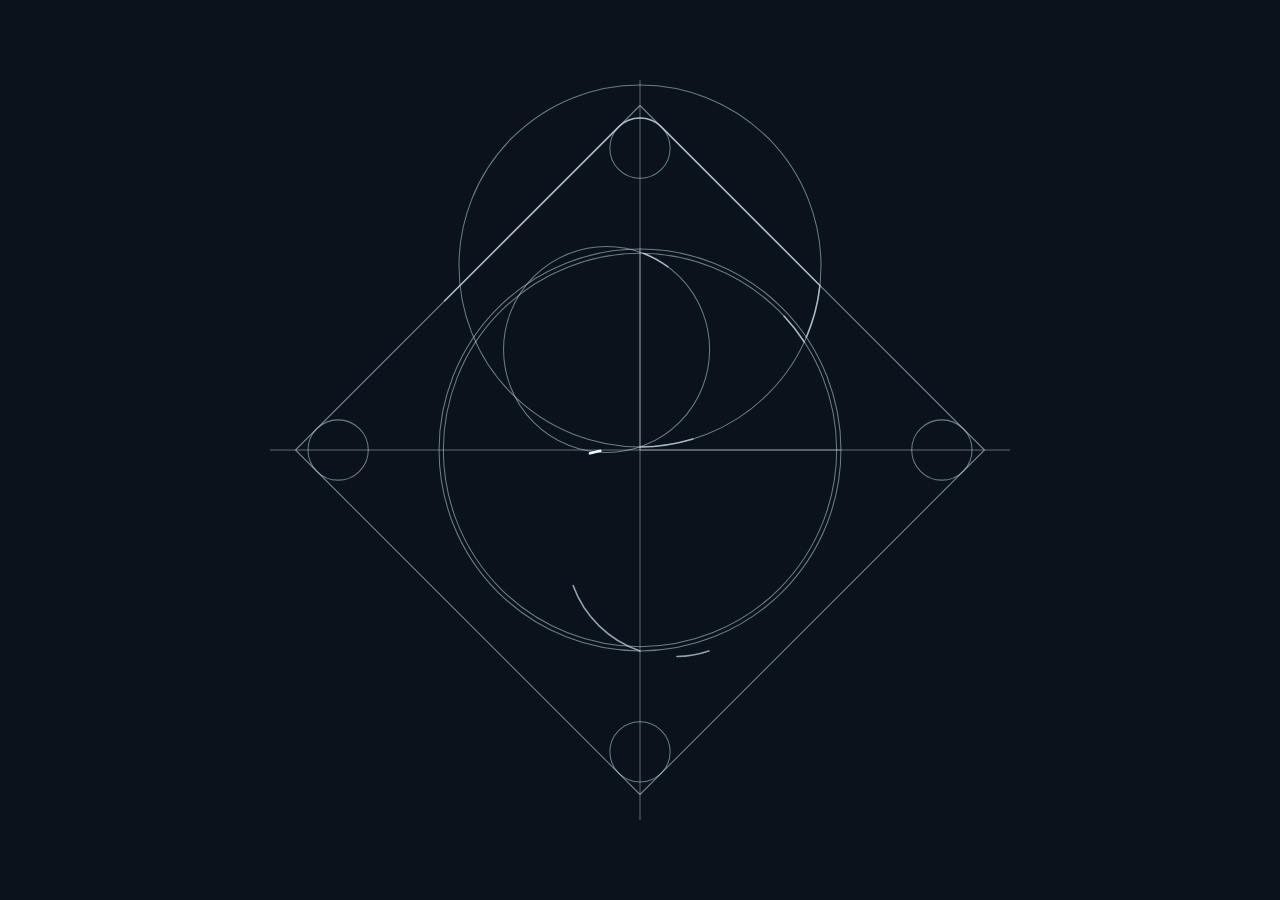
==== commit 56ae3ef3: "Draw central R construction guide as one uninterrupted stroke" ====
--- a/assets/r-logo-hero-embed.html
+++ b/assets/r-logo-hero-embed.html
@@ -85,7 +85,7 @@
 <rect id="draft-grid" x="96" y="96" width="1062" height="1062" fill="url(#draft-grid-pattern)" opacity=".36"/>
 <path d="M627 147 L1107 627 L627 1107 L147 627 Z" style="fill:none;stroke:#ffffff;stroke-width:1.5;opacity:0.57;stroke-linejoin:round;stroke-linecap:round" data-segment="0"/>
 <path d="M627 112V1142 M112 627H1142" style="fill:none;stroke:#ffffff;stroke-width:1.35;opacity:0.48;stroke-linejoin:round;stroke-linecap:round" data-segment="1"/>
-<path d="M627 627L627 347 M627 627L907 627" style="fill:none;stroke:#ffffff;stroke-width:1.35;opacity:0.48;stroke-linejoin:round;stroke-linecap:round" data-segment="2"/>
+<path d="M627 347 L627 627 L907 627" style="fill:none;stroke:#ffffff;stroke-width:1.35;opacity:0.48;stroke-linejoin:round;stroke-linecap:round" data-segment="2"/>
 <ellipse cx="626.9999995011243" cy="627.0" rx="280.0" ry="280.0" style="fill:none;stroke:#ffffff;stroke-width:1.45;opacity:0.54;stroke-linejoin:round;stroke-linecap:round" data-segment="3"/>
 <ellipse cx="627.0000032830939" cy="627.0" rx="274.0" ry="274.0" style="fill:none;stroke:#ffffff;stroke-width:1.45;opacity:0.54;stroke-linejoin:round;stroke-linecap:round" data-segment="4"/>
 <ellipse cx="626.9999956633866" cy="370.6" rx="252.2" ry="252.2" style="fill:none;stroke:#ffffff;stroke-width:1.45;opacity:0.54;stroke-linejoin:round;stroke-linecap:round" data-segment="5"/>
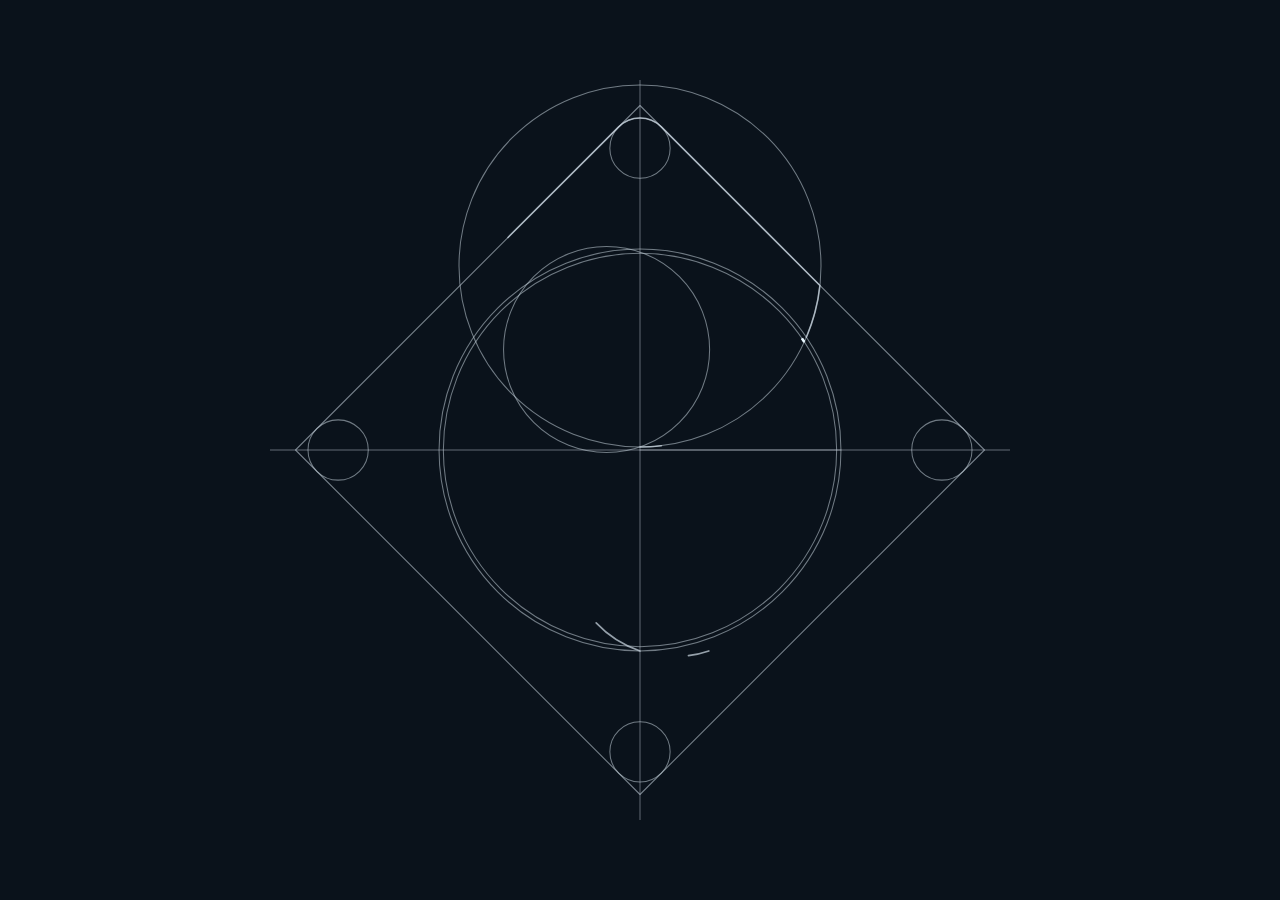
==== commit 15b0d444: "Remove duplicate vertical stroke from R construction guide" ====
--- a/assets/r-logo-hero-embed.html
+++ b/assets/r-logo-hero-embed.html
@@ -85,7 +85,7 @@
 <rect id="draft-grid" x="96" y="96" width="1062" height="1062" fill="url(#draft-grid-pattern)" opacity=".36"/>
 <path d="M627 147 L1107 627 L627 1107 L147 627 Z" style="fill:none;stroke:#ffffff;stroke-width:1.5;opacity:0.57;stroke-linejoin:round;stroke-linecap:round" data-segment="0"/>
 <path d="M627 112V1142 M112 627H1142" style="fill:none;stroke:#ffffff;stroke-width:1.35;opacity:0.48;stroke-linejoin:round;stroke-linecap:round" data-segment="1"/>
-<path d="M627 347 L627 627 L907 627" style="fill:none;stroke:#ffffff;stroke-width:1.35;opacity:0.48;stroke-linejoin:round;stroke-linecap:round" data-segment="2"/>
+<path d="M627 627 L907 627" style="fill:none;stroke:#ffffff;stroke-width:1.35;opacity:0.48;stroke-linejoin:round;stroke-linecap:round" data-segment="2"/>
 <ellipse cx="626.9999995011243" cy="627.0" rx="280.0" ry="280.0" style="fill:none;stroke:#ffffff;stroke-width:1.45;opacity:0.54;stroke-linejoin:round;stroke-linecap:round" data-segment="3"/>
 <ellipse cx="627.0000032830939" cy="627.0" rx="274.0" ry="274.0" style="fill:none;stroke:#ffffff;stroke-width:1.45;opacity:0.54;stroke-linejoin:round;stroke-linecap:round" data-segment="4"/>
 <ellipse cx="626.9999956633866" cy="370.6" rx="252.2" ry="252.2" style="fill:none;stroke:#ffffff;stroke-width:1.45;opacity:0.54;stroke-linejoin:round;stroke-linecap:round" data-segment="5"/>
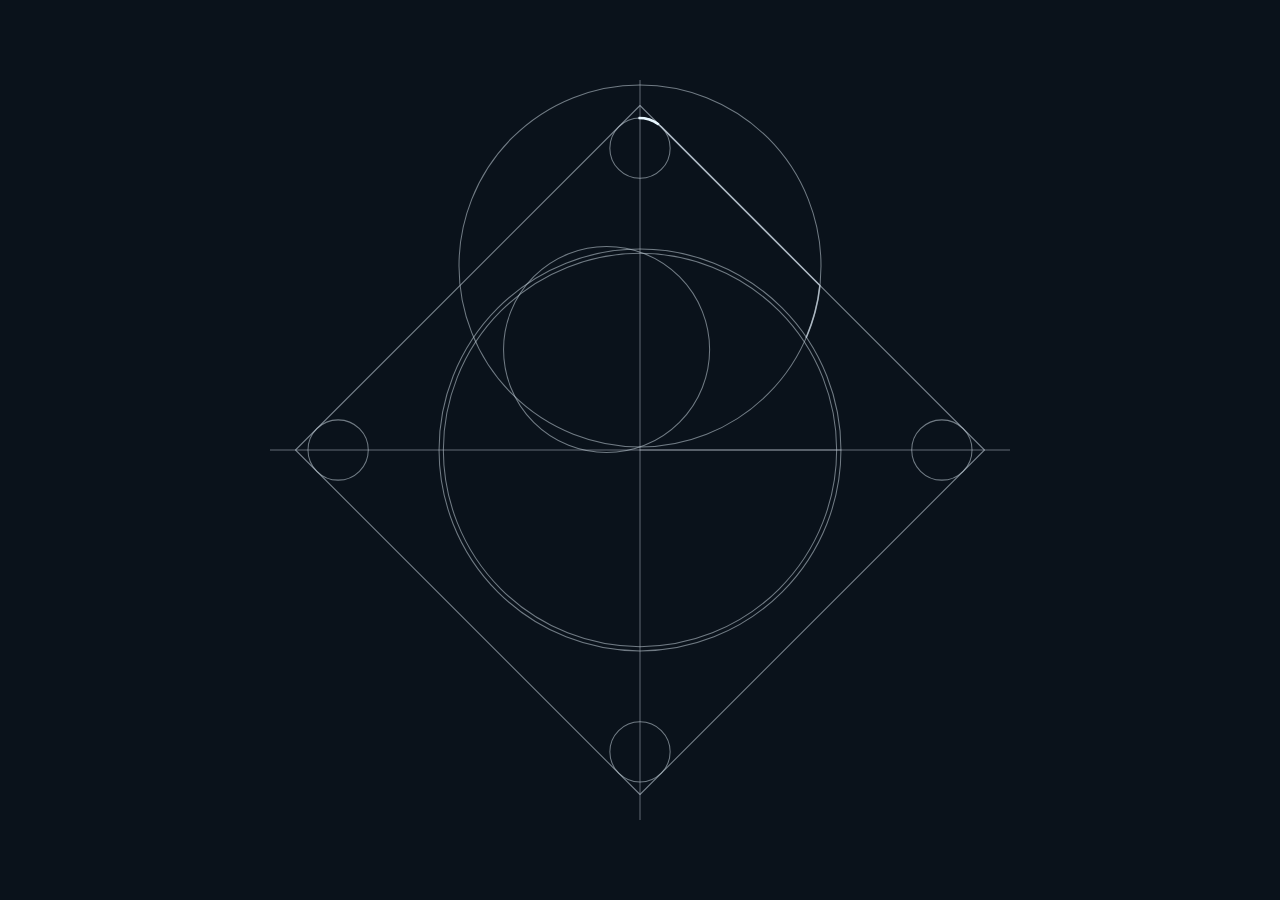
==== commit 1d6687f2: "Prevent premature iPad hero logo spin before engraving completes" ====
--- a/assets/r-logo-hero-embed.html
+++ b/assets/r-logo-hero-embed.html
@@ -297,7 +297,11 @@
 }
 document.getElementById('guide-svg').appendChild(cleanFinal);
 const reducedMotion=matchMedia('(prefers-reduced-motion: reduce)');
-let motionEnabled=!reducedMotion.matches;
+// Embedded playback must follow the parent page's motion preference. On iPad,
+// the iframe may initially report reduced motion while the page overrides it.
+// Starting independently can report completion before the real drawing begins.
+const isEmbedded=window.parent!==window;
+let motionEnabled=!isEmbedded && !reducedMotion.matches;
 function showCompleted(){stop();paintAt(total)}
 function restoreNormalGuideFade(){
  guideFadeDuration=normalGuideFadeDuration;
@@ -361,7 +365,10 @@
 document.getElementById('speed').addEventListener('change',e=>{speed=Number(e.target.value)});
 window.setLogoTime=(sec)=>{stop();paintAt(Number(sec))};
 window.getLogoStatus=()=>({time:t,total,running,speed,stage:t<2.3?'guides':t<3.0735?'red':t<3.3735?'blue':t<3.7643?'green':t<4.3934?'foot':t<4.4961?'foot+fold':t<paintEnd?'tip':t<total?'guide-fade':'complete',guideCount:lines.length,paintVisible:stages.map(s=>s.fill.getAttribute('visibility')==='visible'),debugVisible:debug.getAttribute('visibility')==='visible'});
-if(!motionEnabled)showCompleted();
+// In the portfolio, hold at the first drawing frame until the parent sends
+// its motion choice; never publish an early completed state at iframe startup.
+if(isEmbedded)paintAt(0);
+else if(!motionEnabled)showCompleted();
 else {paintAt(0);play()}
 reducedMotion.addEventListener('change',event=>{
  if(window.parent!==window)return;
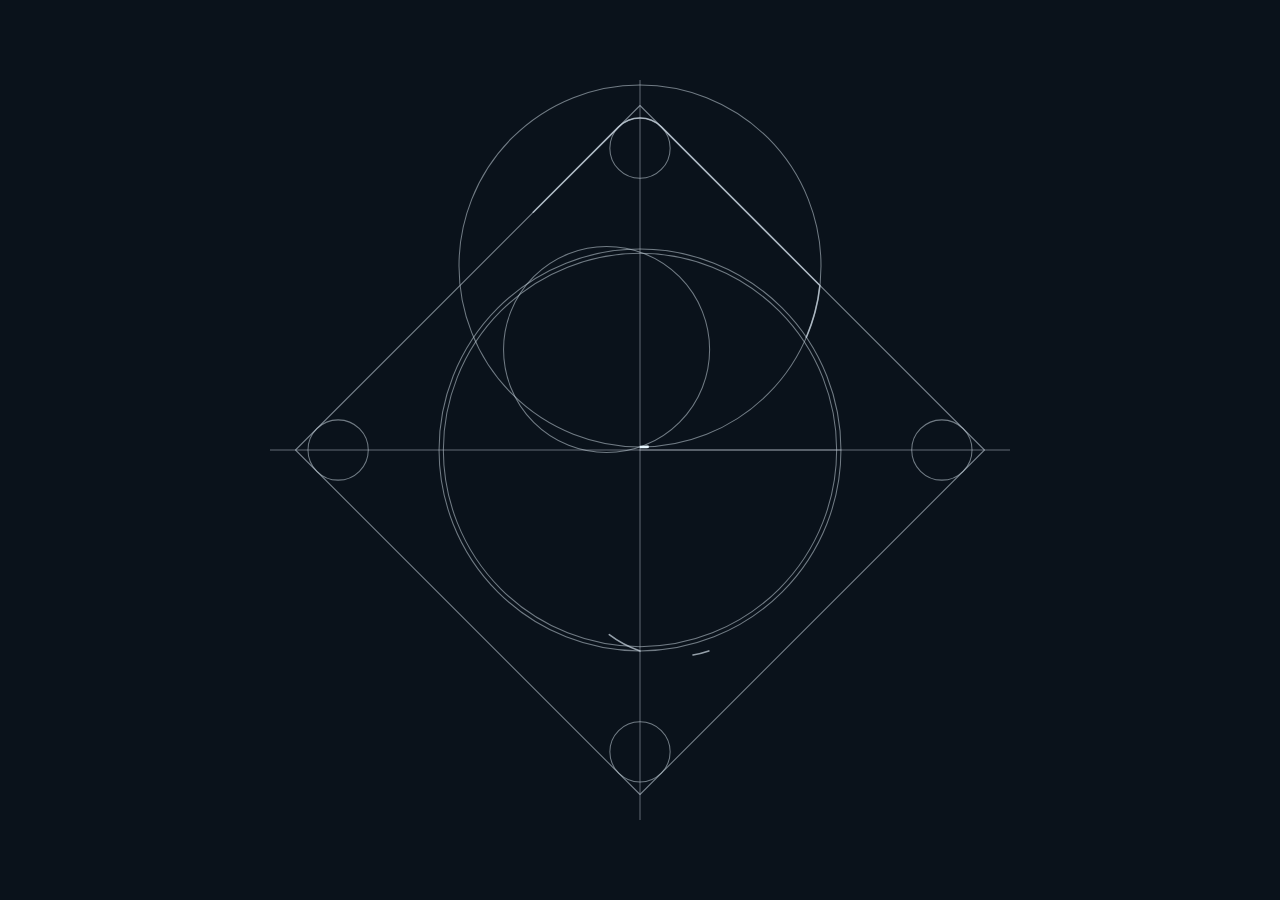
==== commit 04a49dfd: "Restore faster first-load R logo engraving without early spin" ====
--- a/assets/r-logo-hero-embed.html
+++ b/assets/r-logo-hero-embed.html
@@ -302,6 +302,8 @@
 // Starting independently can report completion before the real drawing begins.
 const isEmbedded=window.parent!==window;
 let motionEnabled=!isEmbedded && !reducedMotion.matches;
+// Only the first parent decision uses the faster opening choreography.
+let awaitingInitialHostMotion=isEmbedded;
 function showCompleted(){stop();paintAt(total)}
 function restoreNormalGuideFade(){
  guideFadeDuration=normalGuideFadeDuration;
@@ -320,10 +322,17 @@
 window.addEventListener('message',event=>{
  if(event.source!==window.parent || !event.data || event.data.channel!=='mill-miya-r-logo')return;
  if(event.data.type==='motion'){
+   const firstHostMotion=awaitingInitialHostMotion;
+   awaitingInitialHostMotion=false;
    const wasEnabled=motionEnabled;
    motionEnabled=event.data.allowed===true;
    if(!motionEnabled)showCompleted();
-   else if(!wasEnabled){restoreNormalGuideFade();speed=1;stop();paintAt(0);play();}
+   else if(!wasEnabled){
+     // Initial page load: 1.35x drawing + 0.45s guide fade.
+     // Later re-enabling motion: normal replay pacing.
+     if(!firstHostMotion){restoreNormalGuideFade();speed=1;}
+     stop();paintAt(0);play();
+   }
  }
  if(event.data.type==='replay' && motionEnabled){restoreNormalGuideFade();speed=1;stop();paintAt(0);play();}
  if(event.data.type==='show-static')showCompleted();
